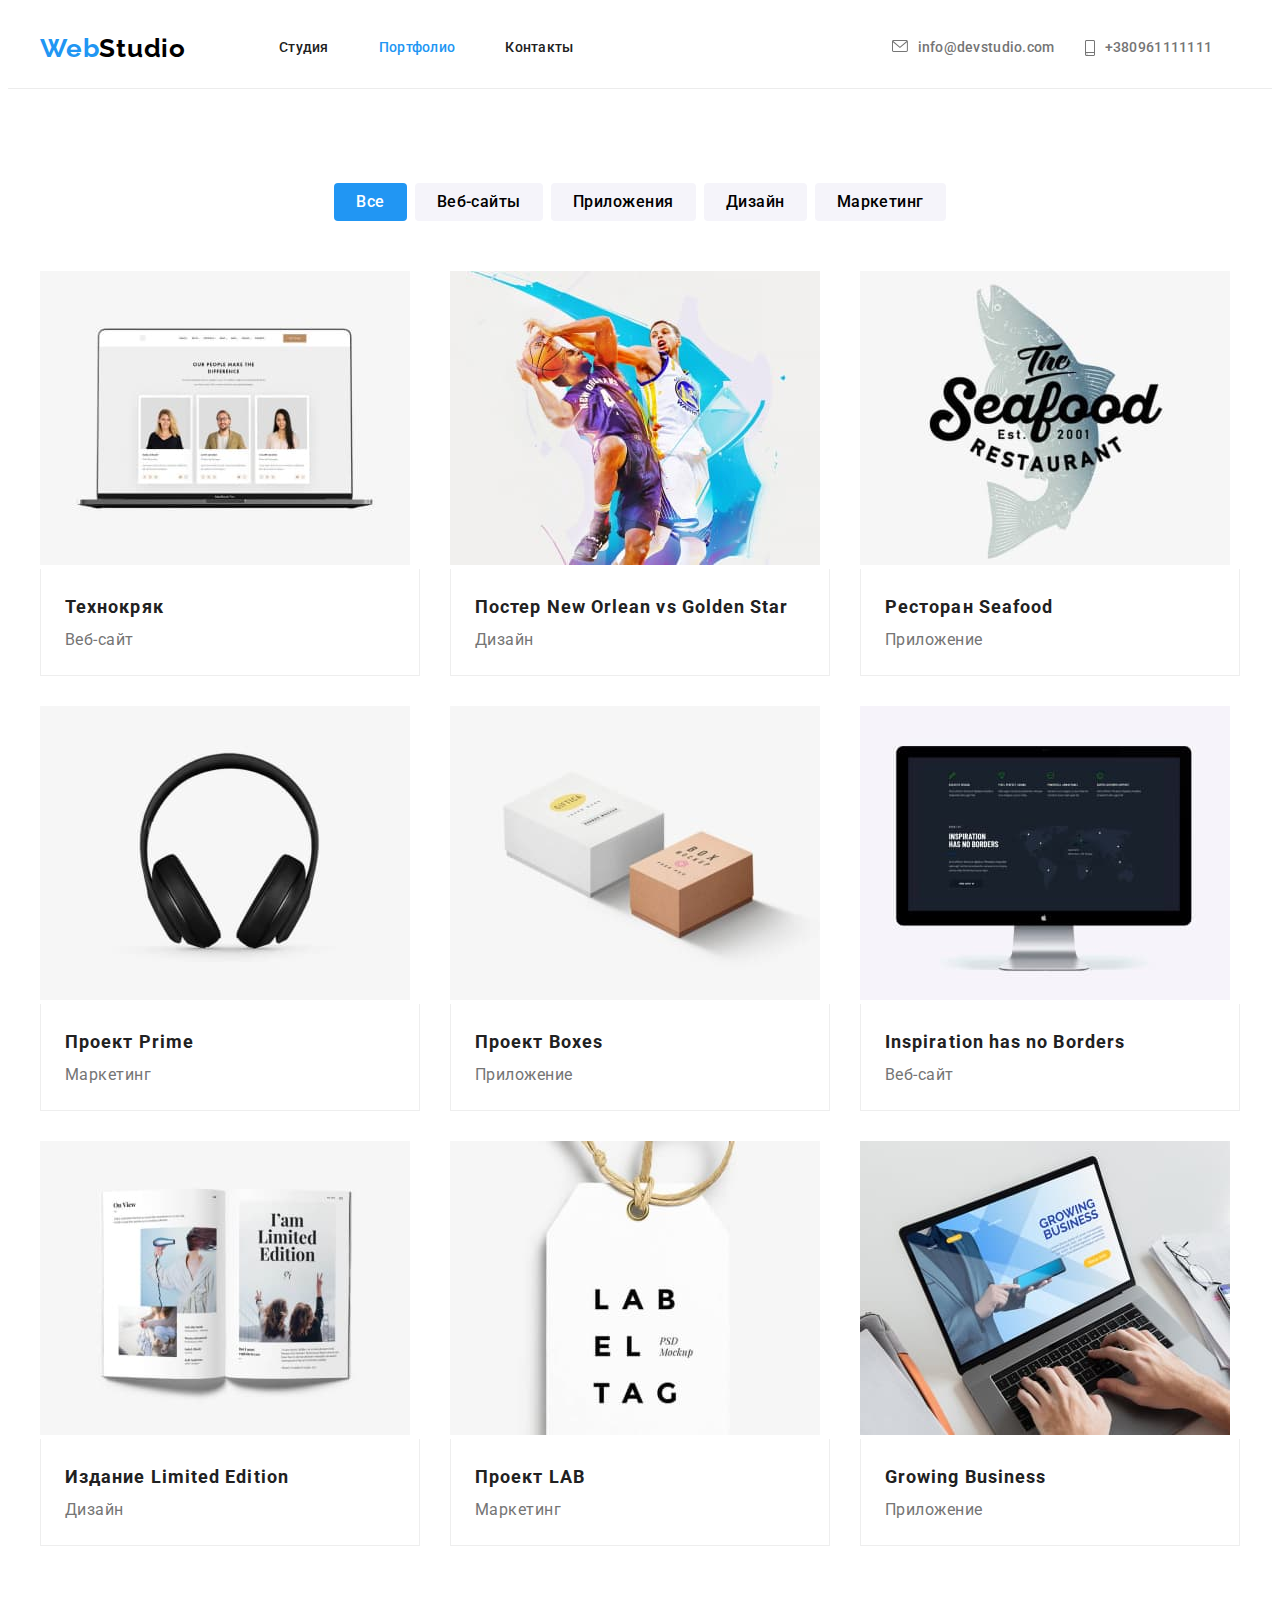
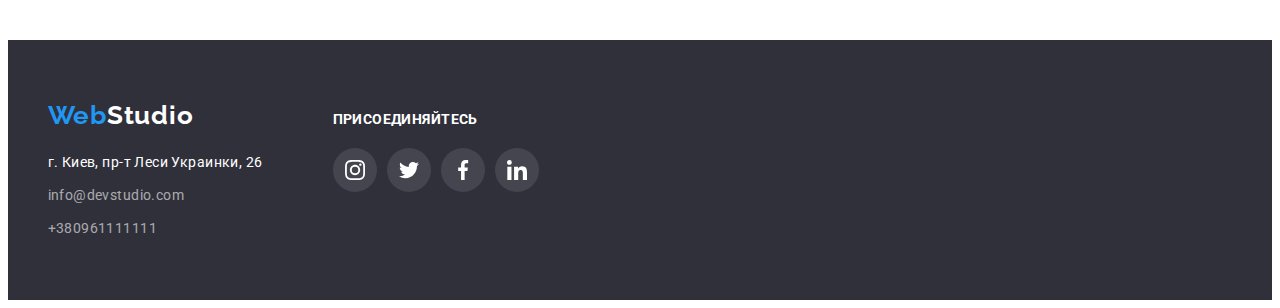
==== portfolio.html @ 046b7106 "Initial commit" ====
<!DOCTYPE html>
<html lang="ru">
  <head>
    <meta charset="UTF-8" />
    <meta http-equiv="X-UA-Compatible" content="IE=edge" />
    <meta name="viewport" content="width=device-width, initial-scale=1.0" />
    <title>Document</title>
    <!--Nornalize start-->
    <link
      rel="stylesheet"
      href="https://cdnjs.cloudflare.com/ajax/libs/modern-normalize/1.1.0/modern-normalize.min.css"
      integrity="sha512-wpPYUAdjBVSE4KJnH1VR1HeZfpl1ub8YT/NKx4PuQ5NmX2tKuGu6U/JRp5y+Y8XG2tV+wKQpNHVUX03MfMFn9Q=="
      crossorigin="anonymous"
      referrerpolicy="no-referrer"
    />
    <!--Normalize end-->
    <link rel="preconnect" href="https://fonts.googleapis.com" />
    <link rel="preconnect" href="https://fonts.gstatic.com" crossorigin />
    <link
      href="https://fonts.googleapis.com/css2?family=Raleway:wght@700&family=Roboto:wght@400;500;700;900&display=swap"
      rel="stylesheet"
    />
    <link rel="stylesheet" href="./css/styles.css" />
  </head>

  <body>
    <header class="heder-portfolio">
      <div class="container header-container">
        <a class="logo" href="">Web<span class="logo-studio">Studio</span></a>
        <!--Navigate-->
        <nav class="header-nav">
          <ul class="nav-list">
            <li>
              <a class="header-nav-item nav-item" href="index.html">Студия</a>
            </li>
            <li>
              <a class="header-nav-item nav-item nav-current-link" href="">Портфолио</a>
            </li>
            <li><a class="header-nav-item nav-item" href="">Контакты</a></li>
          </ul>
        </nav>
        <!--Contacts-->

        <ul class="header-contacts">
          <li>
            <a class="header-mail mail-link" href="mailto:info@devstudio.com"
              ><svg class="header-mail-icon" width="16" height="12">
                <use href="./images/icons.svg.svg#icon-envelope"></use></svg
              >info@devstudio.com</a
            >
          </li>
          <li>
            <a class="header-phone phone-link" href="tel:+380961111111"
              ><svg class="header-phone-icon" width="10" height="16">
                <use href="./images/icons.svg.svg#icon-smartphone"></use></svg
              >+380961111111</a
            >
          </li>
        </ul>
      </div>
    </header>
    <main>
      <section class="filter-section">
        <div class="container filter-container">
          <h1 class="hidden">Портфолио работ студии</h1>
          <ul class="filter-list">
            <li>
              <button class="filter-btn main-btn" type="button">Все</button>
            </li>
            <li><button class="filter-btn" type="button">Веб-сайты</button></li>
            <li>
              <button class="filter-btn" type="button">Приложения</button>
            </li>
            <li><button class="filter-btn" type="button">Дизайн</button></li>
            <li><button class="filter-btn" type="button">Маркетинг</button></li>
          </ul>

          <ul class="projects-list">
            <li class="project-item">
              <a class="portfolio-link" href="">
                <img width="370" src="images/prtf-images/img1.jpg" alt="Веб-сайт Технокряк" />
                <div class="project-content">
                  <h2 class="project-name">Технокряк</h2>
                  <p class="project-text">Веб-сайт</p>
                </div>
              </a>
            </li>

            <li class="project-item">
              <a class="portfolio-link" href="">
                <img width="370" src="images/prtf-images/img2.jpg" alt="Дизайн постера" />

                <div class="project-content">
                  <h2 class="project-name" lang="en">Постер New Orlean vs Golden Star</h2>
                  <p class="project-text">Дизайн</p>
                </div>
              </a>
            </li>
            <li class="project-item">
              <a class="portfolio-link" href="">
                <img width="370" src="images/prtf-images/img3.jpg" alt="Приложение ресторана" />
                <div class="project-content">
                  <h2 class="project-name" lang="en">Ресторан Seafood</h2>
                  <p class="project-text">Приложение</p>
                </div>
              </a>
            </li>
            <li class="project-item">
              <a class="portfolio-link" href="">
                <img width="370" src="images/prtf-images/img4.jpg" alt="Маркетинговый проект" />
                <div class="project-content">
                  <h2 class="project-name" lang="en">Проект Prime</h2>
                  <p class="project-text">Маркетинг</p>
                </div>
              </a>
            </li>
            <li class="project-item">
              <a class="portfolio-link" href="">
                <img width="370" src="images/prtf-images/img5.jpg" alt="Проект приложения" />
                <div class="project-content">
                  <h2 class="project-name" lang="en">Проект Boxes</h2>
                  <p class="project-text">Приложение</p>
                </div>
              </a>
            </li>
            <li class="project-item">
              <a class="portfolio-link" href="">
                <img width="370" src="images/prtf-images/img6.jpg" alt="Веб-сайт" />
                <div class="project-content">
                  <h2 class="project-name" lang="en">Inspiration has no Borders</h2>
                  <p class="project-text">Веб-сайт</p>
                </div>
              </a>
            </li>

            <li class="project-item">
              <a class="portfolio-link" href="">
                <img width="370" src="images/prtf-images/img7.jpg" alt="Дизайн издания" />
                <div class="project-content">
                  <h2 class="project-name" lang="en">Издание Limited Edition</h2>
                  <p class="project-text">Дизайн</p>
                </div>
              </a>
            </li>
            <li class="project-item">
              <a class="portfolio-link" href="">
                <img width="370" src="images/prtf-images/img8.jpg" alt="Маркетинговый проект" />
                <div class="project-content">
                  <h2 class="project-name" lang="en">Проект LAB</h2>
                  <p class="project-text">Маркетинг</p>
                </div>
              </a>
            </li>
            <li class="project-item">
              <a class="portfolio-link" href="">
                <img width="370" src="images/prtf-images/img9.jpg" alt="Проект приложения" />
                <div class="project-content">
                  <h2 class="project-name" lang="en">Growing Business</h2>
                  <p class="project-text">Приложение</p>
                </div>
              </a>
            </li>
          </ul>
        </div>
      </section>
    </main>
    <!--Подвал-->
    <footer class="footer">
      <section class="container footer-container">
        <div class="footer-contacts">
          <a class="footer-logo" href="">Web<span class="footer-logo-studio">Studio</span></a>
          <address>
            <p class="footer-address">г. Киев, пр-т Леси Украинки, 26</p>
            <a class="footer-mail mail-link" href="mailto:info@devstudio.com">info@devstudio.com</a>
            <a class="footer-phone phone-link" href="tel:+380961111111">+380961111111</a>
          </address>
        </div>
        <div class="footer-socials">
          <h2 class="footer-social-title">Присоединяйтесь</h2>
          <ul class="footer-social-list">
            <li class="footer-social-item">
              <a
                class="footer-socials-link link"
                href=""
                target="_blank"
                rel="noopener noreferrer"
                aria-label="instagram"
              >
                <svg class="footer-socials-icon" width="20" height="20">
                  <use href="./images/icons.svg.svg#icon-instagram-2"></use>
                </svg>
              </a>
            </li>
            <li class="footer-social-item">
              <a
                class="footer-socials-link link"
                href=""
                target="_blank"
                rel="noopener noreferrer"
                aria-label="twitter"
              >
                <svg class="footer-socials-icon" width="20" height="20">
                  <use href="./images/icons.svg.svg#icon-twitter-1"></use>
                </svg>
              </a>
            </li>
            <li class="footer-social-item">
              <a
                class="footer-socials-link link"
                href=""
                target="_blank"
                rel="noopener noreferrer"
                aria-label="facebook"
              >
                <svg class="footer-socials-icon" width="20" height="20">
                  <use href="./images/icons.svg.svg#icon-facebook-1"></use>
                </svg>
              </a>
            </li>
            <li class="footer-social-item">
              <a
                class="footer-socials-link link"
                href=""
                target="_blank"
                rel="noopener noreferrer"
                aria-label="linkedin"
              >
                <svg class="footer-socials-icon" width="20" height="20">
                  <use href="./images/icons.svg.svg#icon-linkedin-1"></use>
                </svg>
              </a>
            </li>
          </ul>
        </div>
      </section>
    </footer>
  </body>
</html>
---- css/styles.css ----
:root {
  /*colors*/
  --background-clr: #2f303a;
  --background-clr-team: #f5f4fa;

  /*fonts*/

  --secondary-font: 'Raleway', sans-serif;
  --main-font: 'Roboto', sans-serif;
  /*text colors*/
  --main-txt-cl: #212121;
  --txt-cl: #757575;
  --btn-txt-cl: #ffffff;
  --accent-txt: #2196f3;
}

body {
  color: var(--main-txt-cl);
  font-family: var(--main-font);
}

/* reset styles */
h1,
h2,
h3,
h4,
h5,
h6,
p {
  margin: 0;
}

.logo {
  margin-right: 93px;
  font-family: var(--secondary-font);
  font-weight: 700;
  font-size: 26px;
  line-height: 1.19;
  letter-spacing: 0.03em;
  color: var(--accent-txt);
  text-decoration: none;
}

.container {
  width: 1200px;

  padding-left: 15px;
  padding-right: 15px;
  margin-left: auto;
  margin-right: auto;
}

.header-container {
  display: flex;
  align-items: center;
}

.logo-studio {
  color: #000000;
}

.nav-list,
.header-contacts,
.advantage-list,
.scope-list,
.team-list,
.filter-list,
.projects-list,
.clients-list,
.team-social-list,
.footer-social-list {
  list-style: none;
}

.nav-list {
  display: flex;
  gap: 50px;
  padding-left: 0%;
  margin-left: 0%;
}

.header-nav {
  font-weight: 500;
  font-size: 14px;
  line-height: 1.14;
  letter-spacing: 0.02em;
}

.nav-item:hover,
.nav-item:focus {
  color: var(--accent-txt);
  padding: 32px 0;
}

.nav-item,
.header-mail,
.header-phone,
.footer-mail,
.footer-phone {
  text-decoration: none;
  color: currentColor;
}

.header-contacts {
  display: flex;
  padding-left: 0px;
  gap: 30px;
  padding-top: 32px;
  padding-bottom: 32px;
  margin: 0px;
  align-items: center;
}

.header-phone {
  padding-right: 0px;
}

.header-mail {
  margin-left: 318px;
}

.header-mail,
.header-phone {
  flex-basis: calc((100% - 50px) / 2);
  font-weight: 500;
  font-size: 14px;
  line-height: 1.14;
  letter-spacing: 0.02em;
  color: var(--txt-cl);
}
.header-mail {
  display: flex;
  gap: 10px;
}
.header-phone {
  display: flex;
  gap: 10px;
}
.header-mail-icon,
.header-phone-icon {
  fill: #757575;
}

.nav-current-link {
  color: var(--accent-txt);
}

.mail-link:focus,
.mail-link:hover,
.phone-link:hover,
.phone-link:focus {
  color: var(--accent-txt);
}

.mail-link:focus .header-mail-icon,
.mail-link:hover .header-mail-icon {
  fill: var(--accent-txt);
}
.phone-link:hover .header-phone-icon,
.phone-link:focus .header-phone-icon {
  fill: var(--accent-txt);
}

.hero {
  padding-top: 200px;
  padding-bottom: 200px;

  background-image: linear-gradient(to right, rgba(47, 48, 58, 0.4), rgba(47, 48, 58, 0.4)),
    url(../images/bcgr/bcgr-Img.jpg);

  background-color: #c4c4c4;
  background-repeat: no-repeat;
  max-width: 1600px;
  margin: 0 auto;
}

.hero-title {
  margin-top: 0px;
  margin-bottom: 30px;

  font-weight: 900;
  font-size: 44px;
  line-height: 1.36;

  text-align: center;
  letter-spacing: 0.06em;
  text-transform: uppercase;
  color: var(--btn-txt-cl);
}

.hero-btn {
  display: block;
  margin: 0 auto;
  padding: 10px 32px;

  border: none;

  border-radius: 4px;

  filter: drop-shadow(0px 4px 4px rgba(0, 0, 0, 0.25));

  font-family: inherit;
  font-weight: 700;
  font-size: 16px;
  line-height: 1.86;
  letter-spacing: 0.06em;
  color: var(--btn-txt-cl);
  background-color: var(--accent-txt);
  cursor: pointer;
}
.advantage {
  padding: 94px 0;
}
.advantage-list {
  display: flex;
  margin: 0px;
  padding-left: 0;
  gap: 30px;
}
.advantage-thumb {
  display: flex;
  align-items: center;
  justify-content: center;

  height: 120px;
  background-color: #f5f4fa;
  margin-bottom: 30px;
}

.advantage-title {
  margin-bottom: 10px;
  font-weight: 700;
  font-size: 14px;
  line-height: 1.14;
  letter-spacing: 0.03em;
  text-transform: uppercase;
}

.advantage-text {
  width: 270px;
  font-weight: 400;
  font-size: 14px;
  line-height: 1.71;
  letter-spacing: 0.03em;
  color: var(--txt-cl);
}
.scope {
  padding: 0 0 94px 0;
}

.scope-title {
  margin-bottom: 50px;
}

.scope-title,
.team-title,
.clients-title {
  font-weight: 700;
  font-size: 36px;
  line-height: 1.17;
  text-align: center;
  letter-spacing: 0.03em;
}

.scope-list {
  display: flex;
  flex-wrap: wrap;
  padding-left: 0px;
  margin: 0px;
  gap: 30px;
}

.scope-item {
  flex-basis: calc((100% - 60px) / 3);
}

.team {
  background-color: var(--background-clr-team);
  padding-top: 94px;
  padding-bottom: 94px;
}

.team-list {
  display: flex;
  flex-wrap: wrap;
  margin: 0px;
  padding: 0px;

  gap: 30px;
}

.team-item {
  flex-basis: calc((100% - 90px) / 4);
  box-shadow: 0px 2px 1px rgba(0, 0, 0, 0.2), 0px 1px 1px rgba(0, 0, 0, 0.14),
    0px 1px 3px rgba(0, 0, 0, 0.12);
}

.team-content {
  align-items: center;
  background-color: var(--btn-txt-cl);
  padding-top: 30px;
  padding-bottom: 30px;

  border-radius: 0px 0px 4px 4px;
}

.team-title {
  margin-bottom: 50px;
}

.team-img {
  display: block;
  min-width: 100%;
  height: auto;
}

.team-name {
  text-align: center;

  font-weight: 500;
  font-size: 16px;
  line-height: 1.19;
  letter-spacing: 0.03em;
}

.team-text {
  margin-top: 10px;
  text-align: center;
  margin-bottom: 16px;

  font-weight: 400;
  font-size: 16px;
  line-height: 1.19;
  letter-spacing: 0.03em;

  color: var(--txt-cl);
}
.team-social-list {
  display: flex;
  gap: 10px;
  padding-left: 32px;
  margin-top: 0px;
  margin-bottom: 0px;
}
.team-socials-link {
  display: flex;
  justify-content: center;
  align-items: center;
  border-radius: 50%;
  width: 44px;
  height: 44px;
}
.team-socials-link:hover,
.team-socials-link:focus {
  background-color: var(--accent-txt);
}
.team-socials-icon {
  fill: #afb1b8;
}
.team-socials-link:hover .team-socials-icon,
.team-socials-link:focus .team-socials-icon {
  fill: var(--btn-txt-cl);
}
.clients-section {
  padding: 94px 0;
}
.clients-title {
  text-align: center;
  margin-bottom: 50px;
}
.clients-list {
  display: flex;
  gap: 30px;
  padding-left: 0px;
  margin-top: 0px;
  margin-bottom: 0px;
}

.clients-link {
  display: flex;
  justify-content: center;
  align-items: center;
  border: 1px solid #afb1b8;
  border-radius: 4px;
  width: 170px;
  height: 92px;
}
.clients-link:hover {
  border-color: var(--accent-txt);
}
.clients-link:focus {
  border-color: var(--accent-txt);
}
.client-icon {
  fill: #afb1b8;
}

.clients-link:hover .client-icon,
.clients-link:focus .client-icon {
  fill: var(--accent-txt);
}

.footer {
  background-color: var(--background-clr);
  padding-top: 60px;
  padding-bottom: 60px;
}

.footer-container {
  display: flex;
  gap: 70px;
  align-items: baseline;
}
.footer-container {
  padding-right: 0px;
}

.footer-logo {
  display: block;
  font-family: var(--secondary-font);
  font-weight: 700;
  font-size: 26px;
  line-height: 1.19;
  letter-spacing: 0.03em;
  color: var(--accent-txt);
  text-decoration: none;
}

.footer-logo-studio {
  color: var(--btn-txt-cl);
}

.footer-address {
  margin-top: 20px;
  margin-bottom: 9px;
  font-family: var(--main-font);
  font-style: normal;
  font-weight: 400;
  font-size: 14px;
  line-height: 1.7;
  letter-spacing: 0.03em;
  color: var(--btn-txt-cl);
}

.footer-mail,
.footer-phone {
  display: block;

  font-style: normal;
  font-weight: 400;
  font-size: 14px;
  line-height: 1.7;
  letter-spacing: 0.03em;
  color: rgba(255, 255, 255, 0.6);
}

.footer-mail {
  padding-bottom: 9px;
}
.footer-social-title {
  color: var(--btn-txt-cl);
  font-weight: 700;
  font-size: 14px;
  line-height: 1.14;
  letter-spacing: 0.03em;
  text-transform: uppercase;
  margin-bottom: 20px;
}

.footer-social-list {
  display: flex;
  gap: 10px;
  padding-left: 0px;
  margin-top: 0px;
  margin-bottom: 0px;
}

.footer-socials-link {
  display: flex;
  justify-content: center;
  align-items: center;
  background-color: rgba(255, 255, 255, 0.1);
  border-radius: 50%;
  width: 44px;
  height: 44px;
}
.footer-socials-link:hover,
.footer-socials-link:focus {
  background-color: var(--accent-txt);
}
.footer-socials-icon {
  fill: var(--btn-txt-cl);
}

.heder-portfolio {
  border-bottom: 1px solid #ececec;
}

.filter-section {
  padding: 94px 0;
}

.hidden {
  display: none;
}

.filter-list {
  display: flex;
  flex-wrap: wrap;
  justify-content: center;
  gap: 8px;
  padding-left: 0;
  margin: 0px;
  margin-bottom: 50px;
}

.filter-btn {
  display: block;
  margin: 0 auto;
  padding: 6px 22px;
  border: none;
  border-radius: 4px;

  font-family: inherit;
  font-weight: 500;
  font-size: 16px;
  line-height: 1.62;
  letter-spacing: 0.03em;
  cursor: pointer;
  background-color: var(--background-clr-team);
}

.projects-list {
  display: flex;
  flex-wrap: wrap;
  margin: 0;
  padding-left: 0px;

  gap: 30px;
}

.project-item {
  flex-basis: calc((100% - 60px) / 3);
}
.portfolio-link {
  display: block;
  text-decoration: none;
  color: currentColor;
}

.portfolio-link:hover,
.portfolio-link:focus {
  box-shadow: 1px 4px 6px rgba(0, 0, 0, 0.16), 0px 4px 4px rgba(0, 0, 0, 0.06),
    0px 1px 1px rgba(0, 0, 0, 0.12);
}

.project-content {
  padding: 20px 24px;
  border: 1px solid #eeeeee;
  border-top: none;
}

.project-name {
  font-weight: 700;
  font-size: 18px;
  line-height: 2;
  letter-spacing: 0.06em;
}

.project-text {
  font-weight: 400;
  font-size: 16px;
  line-height: 1.88;
  color: var(--txt-cl);
  letter-spacing: 0.03em;
}

.main-btn {
  background: var(--accent-txt);
  color: var(--btn-txt-cl);
}

.filter-btn:hover,
.filter-btn:focus {
  box-shadow: 0px 2px 2px rgba(0, 0, 0, 0.12), 0px 1px 2px rgba(0, 0, 0, 0.08),
    0px 3px 1px rgba(0, 0, 0, 0.1);
  background: var(--accent-txt);
  color: var(--btn-txt-cl);
}
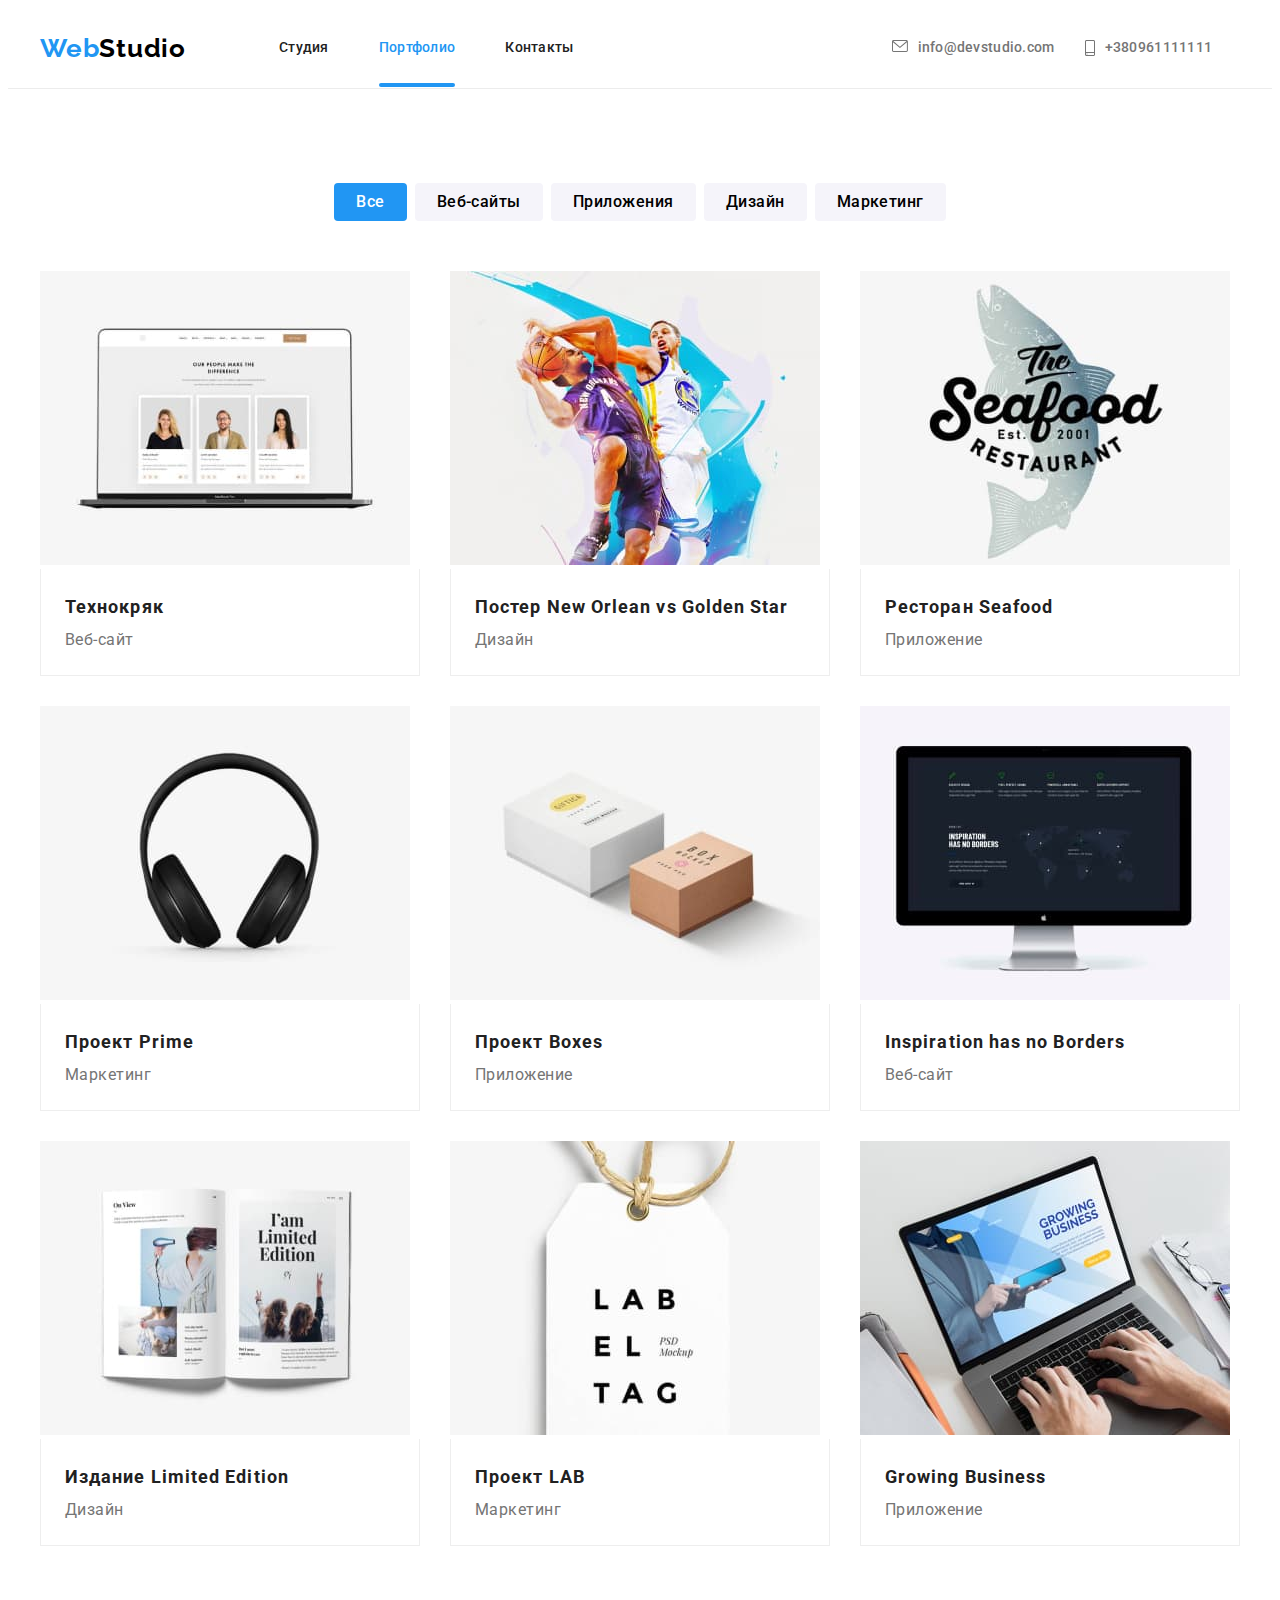
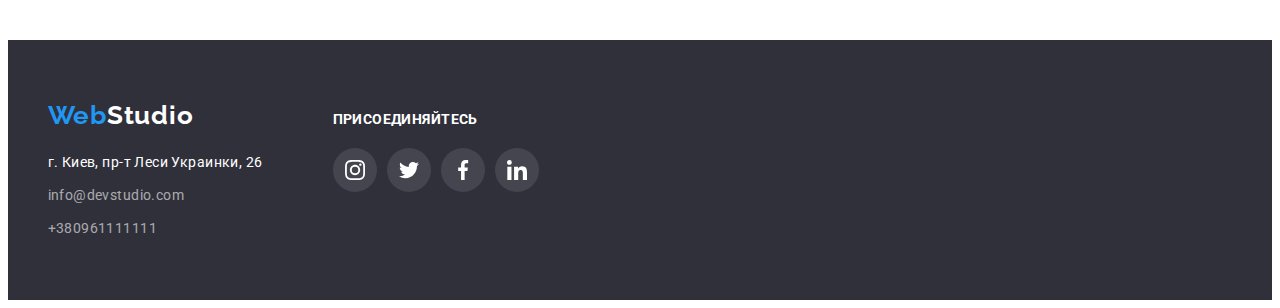
==== commit d93b6547: "-22-59" ====
--- a/portfolio.html
+++ b/portfolio.html
@@ -34,7 +34,7 @@
               <a class="header-nav-item nav-item" href="index.html">Студия</a>
             </li>
             <li>
-              <a class="header-nav-item nav-item nav-current-link" href="">Портфолио</a>
+              <a class="header-nav-item nav-current-link" href="">Портфолио</a>
             </li>
             <li><a class="header-nav-item nav-item" href="">Контакты</a></li>
           </ul>
--- a/css/styles.css
+++ b/css/styles.css
@@ -12,6 +12,8 @@
   --txt-cl: #757575;
   --btn-txt-cl: #ffffff;
   --accent-txt: #2196f3;
+  /*decoration*/
+  --cubic: cubic-bezier(0.4, 0, 0.2, 1);
 }
 
 body {
@@ -85,11 +87,11 @@
   line-height: 1.14;
   letter-spacing: 0.02em;
 }
-
 .nav-item:hover,
 .nav-item:focus {
   color: var(--accent-txt);
-  padding: 32px 0;
+  padding: 20px 0;
+  transition: 250ms var(--cubic);
 }
 
 .nav-item,
@@ -142,23 +144,41 @@
 }
 
 .nav-current-link {
+  position: relative;
+  text-decoration: none;
   color: var(--accent-txt);
-}
-
+  
+}
+
+.nav-current-link::after {
+  content: '';
+position: absolute;
+bottom: -32px;
+left: 0px;
+
+display: block;
+background-color: #2196F3;
+height: 4px;
+width: 100%;
+border-radius: 2px;
+}
 .mail-link:focus,
 .mail-link:hover,
 .phone-link:hover,
 .phone-link:focus {
   color: var(--accent-txt);
+  transition: 250ms var(--cubic);
 }
 
 .mail-link:focus .header-mail-icon,
 .mail-link:hover .header-mail-icon {
   fill: var(--accent-txt);
+  transition: 250ms var(--cubic);
 }
 .phone-link:hover .header-phone-icon,
 .phone-link:focus .header-phone-icon {
   fill: var(--accent-txt);
+  transition: 250ms var(--cubic);
 }
 
 .hero {
@@ -208,6 +228,19 @@
   background-color: var(--accent-txt);
   cursor: pointer;
 }
+.backdrop .is-hidden {
+    opacity: 0;
+    visibility: hidden;
+}
+.modal {
+  position: relative;
+  width: 528px;
+  height: 581px;
+  background-color: #FFFFFF;
+  border-radius: 4px;
+  outline: #000000;
+}
+
 .advantage {
   padding: 94px 0;
 }
@@ -353,6 +386,7 @@
 .team-socials-link:hover,
 .team-socials-link:focus {
   background-color: var(--accent-txt);
+  transition: 250ms var(--cubic);
 }
 .team-socials-icon {
   fill: #afb1b8;
@@ -360,6 +394,7 @@
 .team-socials-link:hover .team-socials-icon,
 .team-socials-link:focus .team-socials-icon {
   fill: var(--btn-txt-cl);
+  transition: 250ms var(--cubic);
 }
 .clients-section {
   padding: 94px 0;
@@ -387,6 +422,7 @@
 }
 .clients-link:hover {
   border-color: var(--accent-txt);
+  transition: 250ms var(--cubic);
 }
 .clients-link:focus {
   border-color: var(--accent-txt);
@@ -398,6 +434,7 @@
 .clients-link:hover .client-icon,
 .clients-link:focus .client-icon {
   fill: var(--accent-txt);
+  transition: 250ms var(--cubic);
 }
 
 .footer {
@@ -487,6 +524,7 @@
 .footer-socials-link:hover,
 .footer-socials-link:focus {
   background-color: var(--accent-txt);
+  transition: 250ms var(--cubic);
 }
 .footer-socials-icon {
   fill: var(--btn-txt-cl);
@@ -552,6 +590,7 @@
 .portfolio-link:focus {
   box-shadow: 1px 4px 6px rgba(0, 0, 0, 0.16), 0px 4px 4px rgba(0, 0, 0, 0.06),
     0px 1px 1px rgba(0, 0, 0, 0.12);
+    transition: 250ms var(--cubic);
 }
 
 .project-content {
@@ -586,4 +625,5 @@
     0px 3px 1px rgba(0, 0, 0, 0.1);
   background: var(--accent-txt);
   color: var(--btn-txt-cl);
-}
+  transition: 250ms var(--cubic);
+}
